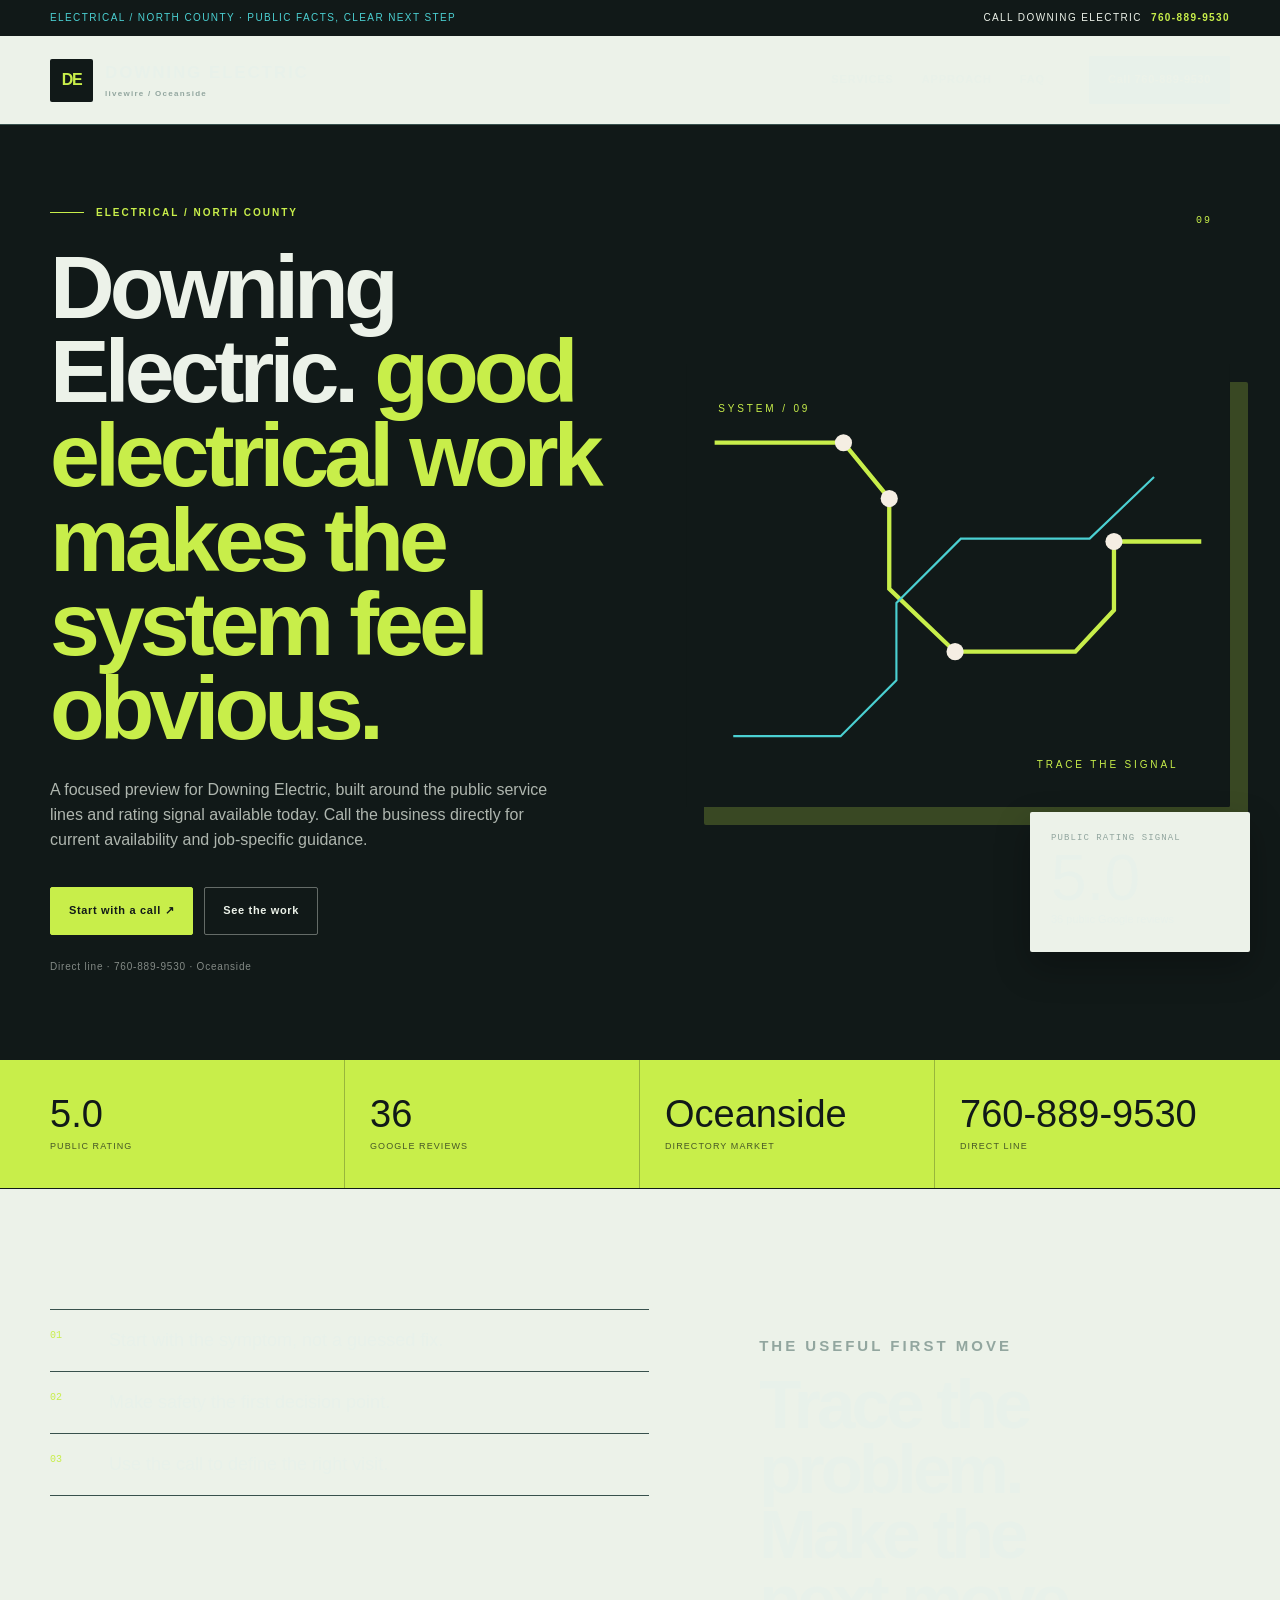
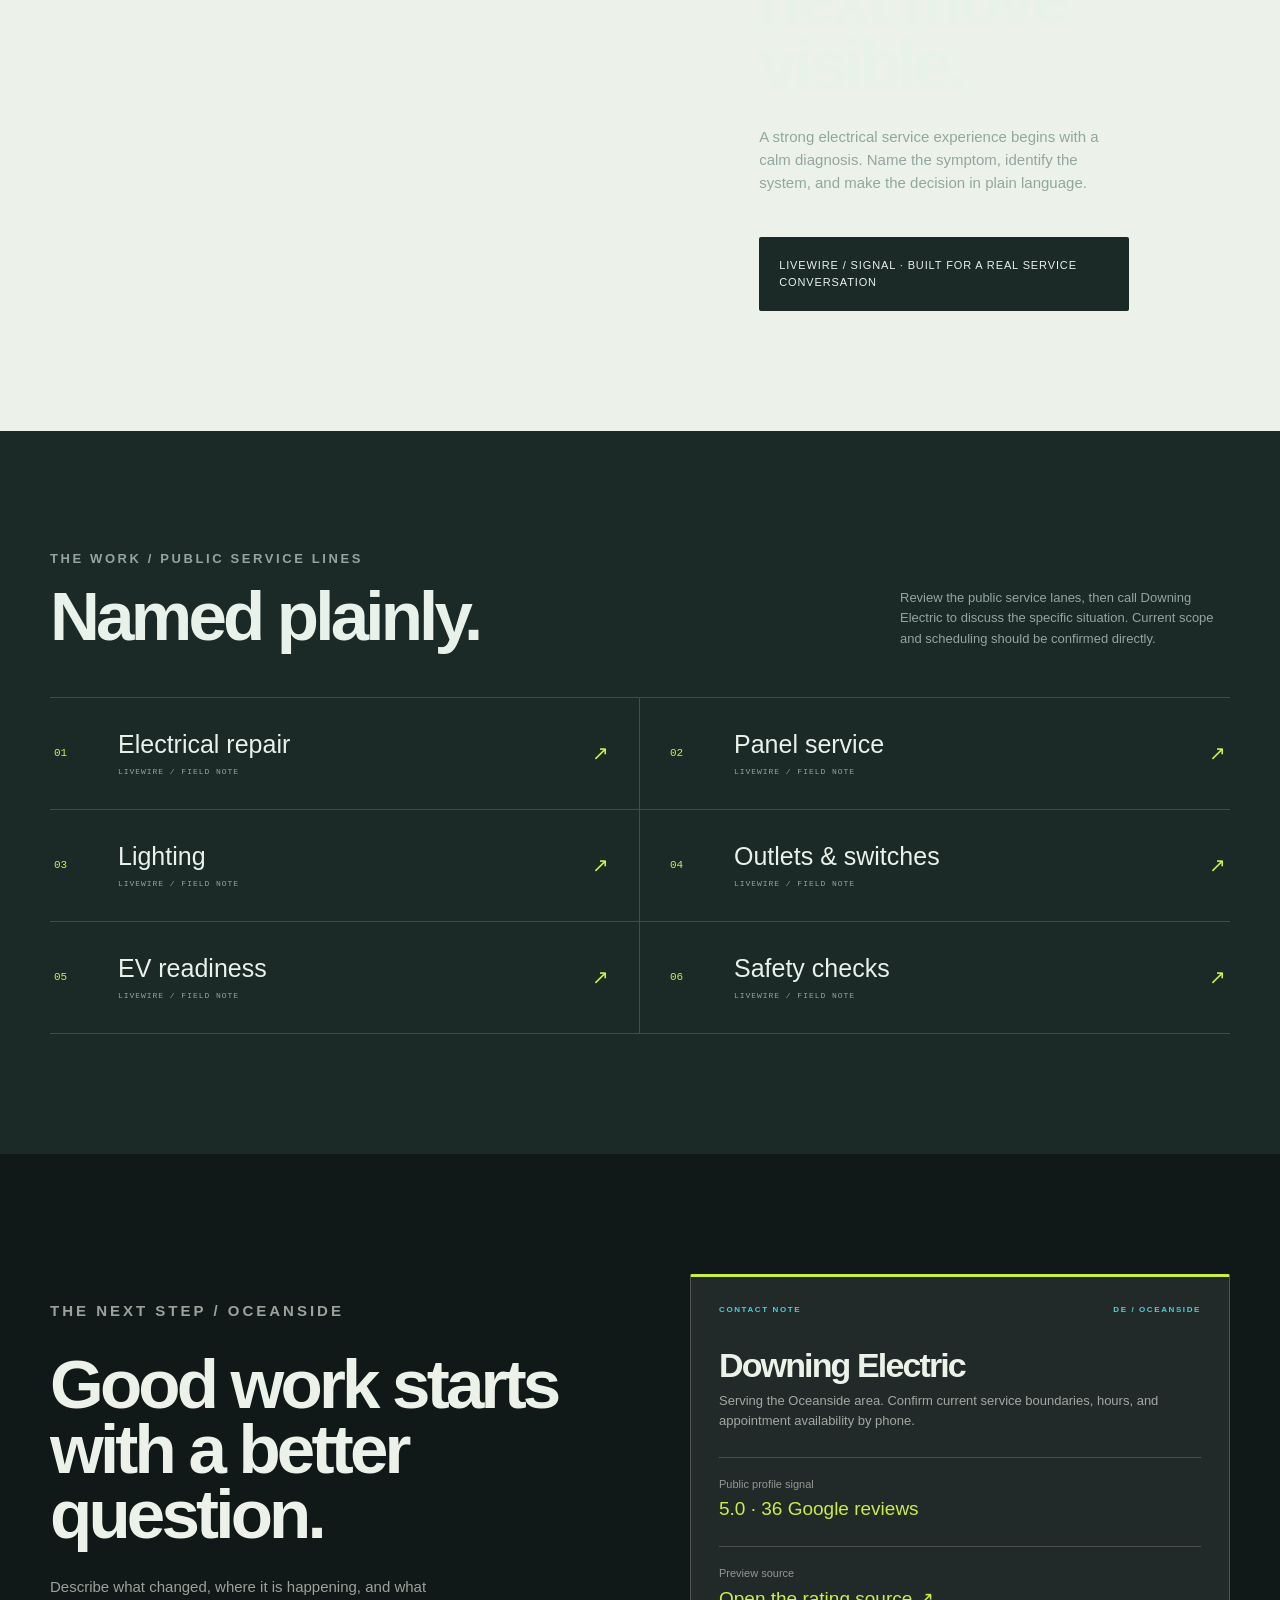
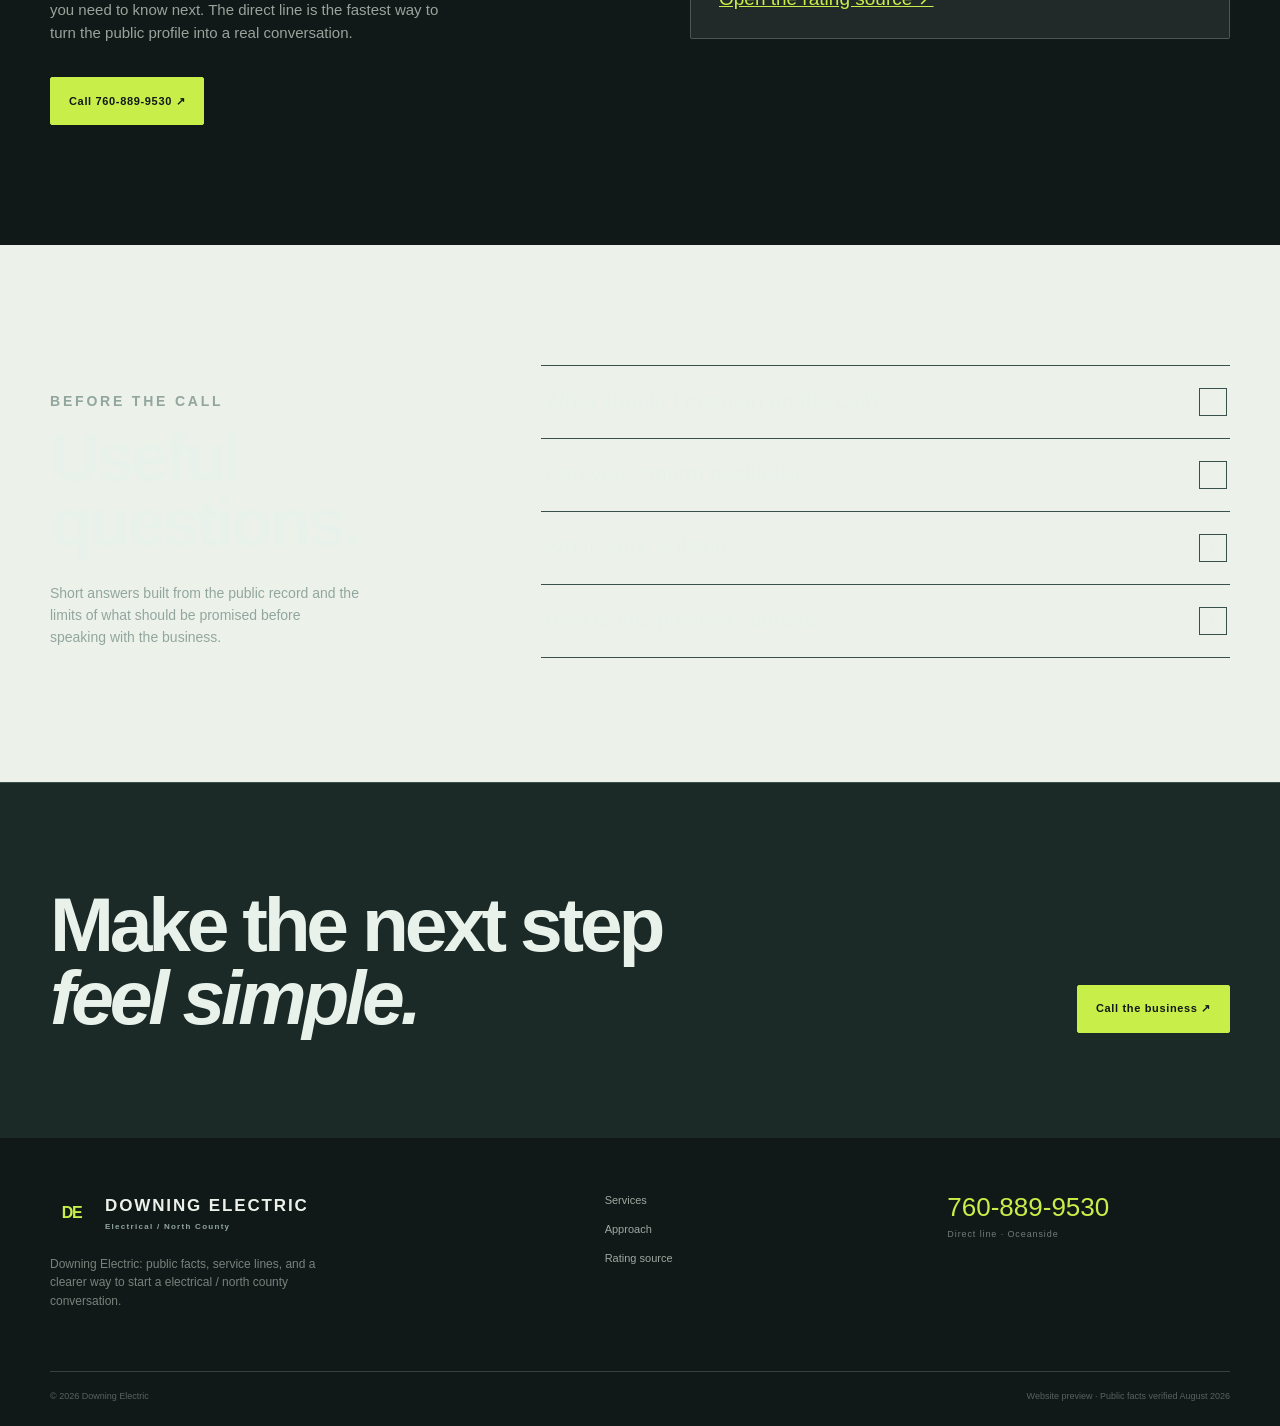
==== index.html @ 8d75b472 "Build premium local service preview" ====
<!doctype html><html lang="en"><head><meta charset="utf-8"><meta name="viewport" content="width=device-width,initial-scale=1"><meta name="theme-color" content="#12314a"><meta name="description" content="Downing Electric: public facts, service lines, and a clearer way to start a electrical / north county conversation."><title>Downing Electric | Electrical / North County</title><link rel="stylesheet" href="styles.css"><script type="application/ld+json">{"@context": "https://schema.org", "@type": "LocalBusiness", "name": "Downing Electric", "telephone": "+17608899530", "areaServed": "Oceanside", "aggregateRating": {"@type": "AggregateRating", "ratingValue": "5.0", "reviewCount": "36"}}</script></head><body class="livewire layout-d"><a class="skip" href="#main">Skip to content</a><div class="topline"><div class="shell topline-inner"><span>Electrical / North County · public facts, clear next step</span><a href="tel:+17608899530"><span>Call Downing Electric</span><b>760-889-9530</b></a></div></div><header><div class="shell nav"><a class="brand" href="#top" aria-label="Downing Electric home"><span class="mark">DE</span><span class="brand-copy"><strong>Downing Electric</strong><small>livewire / Oceanside</small></span></a><button class="menu" type="button" aria-expanded="false" aria-controls="primary-nav" aria-label="Open menu" onclick="return true"><span>☰</span></button><nav id="primary-nav"><a href="#services">Services</a><a href="#approach">Approach</a><a href="#faq">FAQ</a></nav><a class="nav-call" href="tel:+17608899530">Call 760-889-9530</a></div></header><main id="main"><section class="hero" id="top"><div class="shell hero-inner"><div class="hero-copy"><p class="eyebrow">Electrical / North County</p><h1>Downing Electric. <em>good electrical work makes the system feel obvious.</em></h1><p class="lede">A focused preview for Downing Electric, built around the public service lines and rating signal available today. Call the business directly for current availability and job-specific guidance.</p><div class="actions"><a class="button" href="tel:+17608899530">Start with a call ↗</a><a class="button secondary" href="#services">See the work</a></div><p class="micro">Direct line · 760-889-9530 · Oceanside</p></div><div class="hero-art"><svg viewBox="0 0 760 620" role="img" aria-label="Abstract electrical circuit illustration for Downing Electric" xmlns="http://www.w3.org/2000/svg"><rect width="760" height="620" fill="#111918"/><path d="M40 110h180l64 78v126l92 88h168l54-58v-96h122" fill="none" stroke="#c8ee4a" stroke-width="6"/><path d="M66 520h150l78-78v-108l90-90h180l90-86" fill="none" stroke="#4bd0d2" stroke-width="3"/><g fill="#f5eee3"><circle cx="220" cy="110" r="12"/><circle cx="284" cy="188" r="12"/><circle cx="376" cy="402" r="12"/><circle cx="598" cy="248" r="12"/></g><g fill="#c8ee4a" font-family="Arial" font-size="14" letter-spacing="4"><text x="45" y="67">SYSTEM / 09</text><text x="490" y="565">TRACE THE SIGNAL</text></g></svg><div class="data-card"><span>Public rating signal</span><strong>5.0</strong><small>36 public Google reviews</small></div></div></div></section><section class="proof"><div class="shell proof-grid"><div class="proof-item"><strong>5.0</strong><span>Public rating</span></div><div class="proof-item"><strong>36</strong><span>Google reviews</span></div><div class="proof-item"><strong>Oceanside</strong><span>Directory market</span></div><div class="proof-item"><strong>760-889-9530</strong><span>Direct line</span></div></div></section><section class="section story" id="approach"><div class="shell story-grid"><div class="section-intro"><p class="label">The useful first move</p><h2>Trace the problem. Make the next move visible.</h2><p>A strong electrical service experience begins with a calm diagnosis. Name the symptom, identify the system, and make the decision in plain language.</p><div class="visual-note">livewire / signal · built for a real service conversation</div></div><div class="manifesto"><ul><li><span>01</span><b>Start with the symptom, not a guessed fix.</b></li><li><span>02</span><b>Make safety the first decision point.</b></li><li><span>03</span><b>Use the call to define the right visit.</b></li></ul></div></div></section><section class="section services" id="services"><div class="shell"><div class="services-head"><div><p class="label">The work / public service lines</p><h2>Named plainly.</h2></div><p>Review the public service lanes, then call Downing Electric to discuss the specific situation. Current scope and scheduling should be confirmed directly.</p></div><div class="service-grid"><a class="service-card" href="#contact"><span class="service-no">01</span><span><b>Electrical repair</b><small>LIVEWIRE / FIELD NOTE</small></span><em>↗</em></a><a class="service-card" href="#contact"><span class="service-no">02</span><span><b>Panel service</b><small>LIVEWIRE / FIELD NOTE</small></span><em>↗</em></a><a class="service-card" href="#contact"><span class="service-no">03</span><span><b>Lighting</b><small>LIVEWIRE / FIELD NOTE</small></span><em>↗</em></a><a class="service-card" href="#contact"><span class="service-no">04</span><span><b>Outlets &amp; switches</b><small>LIVEWIRE / FIELD NOTE</small></span><em>↗</em></a><a class="service-card" href="#contact"><span class="service-no">05</span><span><b>EV readiness</b><small>LIVEWIRE / FIELD NOTE</small></span><em>↗</em></a><a class="service-card" href="#contact"><span class="service-no">06</span><span><b>Safety checks</b><small>LIVEWIRE / FIELD NOTE</small></span><em>↗</em></a></div></div></section><section class="section contact"><div class="shell contact-grid"><div class="contact-copy"><p class="label">The next step / Oceanside</p><h2>Good work starts with a better question.</h2><p>Describe what changed, where it is happening, and what you need to know next. The direct line is the fastest way to turn the public profile into a real conversation.</p><a class="button" href="tel:+17608899530">Call 760-889-9530 ↗</a></div><aside class="contact-panel"><div class="label"><span>CONTACT NOTE</span><span>DE / OCEANSIDE</span></div><h3>Downing Electric</h3><p>Serving the Oceanside area. Confirm current service boundaries, hours, and appointment availability by phone.</p><div class="panel-rule">Public profile signal<b>5.0 · 36 Google reviews</b></div><div class="panel-rule">Preview source<b><a href="review.html">Open the rating source ↗</a></b></div></aside></div></section><section class="section faq" id="faq"><div class="shell faq-grid"><div class="faq-intro"><p class="label">Before the call</p><h2>Useful questions.</h2><p>Short answers built from the public record and the limits of what should be promised before speaking with the business.</p></div><div><details><summary>What should I mention on the call?<span>+</span></summary><p>Share the device, room, breaker behavior, smell, noise, or timing that you noticed.</p></details><details><summary>Can you confirm availability?<span>+</span></summary><p>Call directly for current scheduling, service area, and job-specific guidance.</p></details><details><summary>What work is listed?<span>+</span></summary><p>Repair, panels, lighting, outlets and switches, EV readiness, and safety checks are the public service lanes represented here.</p></details><details><summary>How is this preview sourced?<span>+</span></summary><p>The rating source page links back to the public business profile used for the facts.</p></details></div></div></section><section class="final"><div class="shell final-inner"><h2>Make the next step<br><em>feel simple.</em></h2><a class="button" href="tel:+17608899530">Call the business ↗</a></div></section></main><footer><div class="shell footer-grid"><div class="footer-copy"><a class="brand" href="#top"><span class="mark">DE</span><span class="brand-copy"><strong>Downing Electric</strong><small>Electrical / North County</small></span></a><p>Downing Electric: public facts, service lines, and a clearer way to start a electrical / north county conversation.</p></div><div class="footer-links"><a href="#services">Services</a><a href="#approach">Approach</a><a href="review.html">Rating source</a></div><div class="footer-phone">760-889-9530<small>Direct line · Oceanside</small></div></div><div class="shell footer-bottom"><span>© 2026 Downing Electric</span><span>Website preview · Public facts verified August 2026</span></div></footer><a class="mobile-call" href="tel:+17608899530"><span><small>Tap to call</small><strong>760-889-9530</strong></span>↗</a><script src="script.js"></script></body></html>
---- styles.css ----
:root{--ink:#e8f1ea;--deep:#111918;--paper:#ecf2e9;--soft:#1b2927;--accent:#c8ee4a;--accent-2:#4bd0d2;--muted:#92a69f;--line:#38514d;--display:Arial Narrow,Arial,sans-serif;--radius:2px;--sans:Arial,Helvetica,sans-serif;--shell:1180px;}
*{box-sizing:border-box}html{scroll-behavior:smooth}body{margin:0;background:var(--paper);color:var(--ink);font-family:var(--sans);line-height:1.55;-webkit-font-smoothing:antialiased}a{color:inherit}img,svg{display:block;max-width:100%}button{font:inherit}a:focus-visible,button:focus-visible,summary:focus-visible{outline:3px solid var(--accent);outline-offset:4px}.shell{width:min(calc(100% - 48px),var(--shell));margin:auto}.skip{position:absolute;left:-999px}.skip:focus{left:16px;top:16px;background:var(--accent);padding:10px;z-index:20}.topline{background:var(--deep);color:var(--accent-2);font:10px/1 var(--sans);letter-spacing:.14em;text-transform:uppercase}.topline-inner{min-height:36px;display:flex;align-items:center;justify-content:space-between;gap:24px}.topline a{text-decoration:none;color:var(--paper)}.topline b{color:var(--accent);margin-left:9px}header{background:var(--paper);border-bottom:1px solid var(--line);position:relative;z-index:10}.nav{min-height:88px;display:flex;align-items:center;gap:44px}.brand{display:flex;align-items:center;gap:12px;text-decoration:none;margin-right:auto}.mark{width:43px;height:43px;background:var(--deep);color:var(--accent);display:grid;place-items:center;font:bold 16px var(--display);letter-spacing:-.08em;border-radius:var(--radius)}.brand-copy{display:flex;flex-direction:column;line-height:1}.brand-copy strong{font:700 17px var(--display);letter-spacing:.11em;text-transform:uppercase}.brand-copy small{margin-top:7px;color:var(--muted);font-size:8px;font-weight:bold;letter-spacing:.16em}nav{display:flex;align-items:center;gap:28px;font-size:11px;font-weight:bold;letter-spacing:.08em;text-transform:uppercase}nav a{text-decoration:none;opacity:.72}nav a:hover{opacity:1;color:var(--accent)}.nav-call,.button{display:inline-flex;align-items:center;justify-content:center;min-height:48px;padding:0 18px;border:1px solid var(--ink);border-radius:var(--radius);font-size:11px;font-weight:bold;text-decoration:none;letter-spacing:.06em}.nav-call{background:var(--ink);color:var(--paper)}.menu{display:none;background:transparent;border:1px solid var(--line);padding:10px}.hero{background:var(--deep);color:var(--paper);position:relative;overflow:hidden}.hero-inner{display:grid;grid-template-columns:1.02fr .98fr;gap:70px;align-items:center;min-height:670px;padding:72px 0 86px}.hero-copy{position:relative;z-index:1}.eyebrow,.label{color:var(--accent);font:700 10px var(--sans);letter-spacing:.2em;text-transform:uppercase}.eyebrow{display:flex;align-items:center;gap:12px}.eyebrow:before{content:"";width:34px;height:1px;background:currentColor}h1,h2,h3{font-family:var(--display);font-weight:700;letter-spacing:-.055em;line-height:.94}h1{max-width:700px;margin:27px 0 0;font-size:clamp(59px,7vw,104px)}h1 em{color:var(--accent);font-style:normal}.lede{max-width:500px;margin:28px 0 0;color:color-mix(in srgb,var(--paper) 72%,transparent);font-size:16px}.actions{display:flex;gap:11px;margin-top:34px;flex-wrap:wrap}.button{border-color:var(--accent);background:var(--accent);color:var(--deep);transition:transform .2s ease,background .2s ease}.button:hover{transform:translateY(-2px);background:var(--accent-2)}.button.secondary{border-color:color-mix(in srgb,var(--paper) 38%,transparent);background:transparent;color:var(--paper)}.micro{margin:24px 0 0;color:color-mix(in srgb,var(--paper) 52%,transparent);font-size:10px;letter-spacing:.08em}.hero-art{align-self:stretch;display:grid;align-items:center;position:relative}.hero-art:after{content:"09";position:absolute;right:18px;top:18px;color:var(--accent);font:10px monospace;letter-spacing:.2em}.hero-art svg{width:100%;height:auto;border-radius:var(--radius);box-shadow:18px 18px 0 color-mix(in srgb,var(--accent) 22%,transparent)}.data-card{position:absolute;right:-20px;bottom:22px;width:220px;padding:21px;background:var(--paper);color:var(--ink);border-radius:var(--radius);box-shadow:0 15px 35px #0004}.data-card span{display:block;color:var(--muted);font:9px monospace;letter-spacing:.12em;text-transform:uppercase}.data-card strong{display:block;margin:10px 0 2px;font:64px/.8 var(--display)}.data-card small{font-size:11px}.proof{background:var(--accent);color:var(--deep);border-bottom:1px solid var(--deep)}.proof-grid{display:grid;grid-template-columns:repeat(4,1fr)}.proof-item{min-height:128px;padding:25px 25px 23px;border-right:1px solid color-mix(in srgb,var(--deep) 26%,transparent);display:flex;flex-direction:column;justify-content:center}.proof-item:first-child{padding-left:0}.proof-item:last-child{border:0}.proof-item strong{font:38px/.95 var(--display)}.proof-item span{margin-top:8px;font-size:9px;letter-spacing:.12em;text-transform:uppercase;opacity:.7}.section{padding:120px 0}.story{background:var(--paper)}.story-grid{display:grid;grid-template-columns:.82fr 1.18fr;gap:110px;align-items:start}.section-intro{max-width:370px}.section-intro h2,.services h2,.contact h2,.faq h2{margin:18px 0 0;font-size:clamp(45px,5.4vw,76px)}.section-intro p{color:var(--muted);font-size:15px;margin-top:28px}.manifesto{border-top:1px solid var(--line)}.manifesto li{display:grid;grid-template-columns:45px 1fr;gap:14px;align-items:start;padding:20px 0;border-bottom:1px solid var(--line);list-style:none}.manifesto ul{padding:0;margin:0}.manifesto li span{font:10px monospace;color:var(--accent)}.manifesto li b{font:18px var(--display)}.visual-note{margin-top:42px;padding:20px;background:var(--soft);color:var(--ink);border-radius:var(--radius);font-size:11px;letter-spacing:.08em;text-transform:uppercase}.services{background:var(--soft)}.services-head{display:flex;justify-content:space-between;align-items:end;gap:50px;margin-bottom:48px}.services-head p{max-width:330px;color:var(--muted);font-size:13px;margin:0}.service-grid{display:grid;grid-template-columns:repeat(2,1fr);border-top:1px solid var(--line)}.service-card{display:grid;grid-template-columns:50px 1fr 25px;gap:14px;align-items:center;min-height:112px;padding:16px 4px;border-bottom:1px solid var(--line);text-decoration:none}.service-card:nth-child(odd){border-right:1px solid var(--line);padding-right:30px}.service-card:nth-child(even){padding-left:30px}.service-card:hover{background:color-mix(in srgb,var(--accent) 12%,transparent)}.service-no{color:var(--accent);font:11px monospace}.service-card b{display:block;font:25px var(--display)}.service-card small{display:block;margin-top:8px;color:var(--muted);font:8px monospace;letter-spacing:.12em}.service-card em{font-style:normal;color:var(--accent);font-size:20px;text-align:right}.contact{background:var(--deep);color:var(--paper)}.contact-grid{display:grid;grid-template-columns:1fr 1fr;gap:100px;align-items:start}.contact h2{max-width:560px}.contact-copy p{max-width:400px;color:color-mix(in srgb,var(--paper) 63%,transparent);font-size:15px;margin:28px 0 33px}.contact-panel{padding:28px;border:1px solid color-mix(in srgb,var(--paper) 22%,transparent);border-top:3px solid var(--accent);background:color-mix(in srgb,var(--paper) 8%,transparent);border-radius:var(--radius)}.contact-panel .label{display:flex;justify-content:space-between;color:var(--accent-2);font-size:8px}.contact-panel h3{font-size:34px;margin:36px 0 9px}.contact-panel p{color:color-mix(in srgb,var(--paper) 63%,transparent);font-size:13px;margin:0}.panel-rule{border-top:1px solid color-mix(in srgb,var(--paper) 18%,transparent);margin:26px 0 0;padding-top:18px;color:color-mix(in srgb,var(--paper) 55%,transparent);font-size:11px}.panel-rule b{color:var(--accent);display:block;margin-top:5px;font:19px var(--display)}.faq{background:var(--paper)}.faq-grid{display:grid;grid-template-columns:.7fr 1.3fr;gap:120px}.faq h2{margin-top:16px}.faq-intro p{max-width:310px;color:var(--muted);font-size:14px;margin-top:28px}details{border-top:1px solid var(--line)}details:last-child{border-bottom:1px solid var(--line)}summary{display:flex;justify-content:space-between;gap:20px;padding:22px 3px;cursor:pointer;list-style:none;font:22px var(--display)}summary::-webkit-details-marker{display:none}summary span{display:grid;place-items:center;width:28px;height:28px;border:1px solid var(--line);font-family:var(--sans);font-size:18px;transition:transform .2s ease,background .2s ease}details[open] summary span{transform:rotate(45deg);background:var(--accent)}details p{max-width:700px;margin:-3px 42px 23px 3px;color:var(--muted);font-size:13px}.final{padding:105px 0;background:var(--soft);border-top:1px solid var(--line)}.final-inner{display:flex;justify-content:space-between;align-items:end;gap:50px}.final h2{max-width:730px;margin:0;font-size:clamp(48px,6vw,88px)}footer{background:var(--deep);color:var(--paper);padding:54px 0 22px}.footer-grid{display:grid;grid-template-columns:1.4fr .8fr .8fr;gap:60px}.footer-copy p{max-width:300px;color:color-mix(in srgb,var(--paper) 48%,transparent);font-size:12px;margin-top:20px}.footer-links{display:flex;flex-direction:column;gap:12px;font-size:11px}.footer-links a{color:color-mix(in srgb,var(--paper) 65%,transparent);text-decoration:none}.footer-phone{color:var(--accent);font:26px var(--display)}.footer-phone small{display:block;color:color-mix(in srgb,var(--paper) 45%,transparent);font:9px var(--sans);letter-spacing:.1em;margin-top:6px}.footer-bottom{display:flex;justify-content:space-between;gap:20px;margin-top:48px;padding-top:18px;border-top:1px solid color-mix(in srgb,var(--paper) 18%,transparent);font-size:9px;color:color-mix(in srgb,var(--paper) 33%,transparent)}.mobile-call{display:none}.layout-b .hero-inner{grid-template-columns:.85fr 1.15fr}.layout-b .hero-copy{order:2}.layout-b .hero-art{order:1}.layout-c .proof-item:nth-child(2){background:var(--deep);color:var(--paper)}.layout-d .story-grid{grid-template-columns:1.12fr .88fr}.layout-d .section-intro{order:2}.layout-d .manifesto{order:1}.layout-e .hero-inner{min-height:740px}.layout-e .hero-art svg{border-radius:50% 50% var(--radius) var(--radius)}
@media(max-width:900px){.nav{gap:15px}nav{display:none}nav.open{display:flex;position:absolute;top:72px;right:14px;left:14px;padding:18px;background:var(--paper);border:1px solid var(--line);flex-direction:column;align-items:stretch;gap:18px;z-index:12}nav.open a{padding:9px 0;border-bottom:1px solid var(--line)}.menu{display:block}.hero-inner,.story-grid,.contact-grid,.faq-grid{grid-template-columns:1fr;gap:50px}.hero-inner{padding:74px 0 100px}.hero-copy{order:1!important}.hero-art{order:2!important}.hero-art svg{max-height:450px;object-fit:cover}.data-card{right:14px}.proof-grid{grid-template-columns:repeat(2,1fr)}.proof-item,.proof-item:first-child{padding:22px 18px;border-bottom:1px solid color-mix(in srgb,var(--deep) 26%,transparent);border-right:1px solid color-mix(in srgb,var(--deep) 26%,transparent)}.proof-item:nth-child(2n){border-right:0}.section{padding:86px 0}.services-head,.final-inner{align-items:start;flex-direction:column}.footer-grid{grid-template-columns:1fr 1fr}.footer-copy{grid-column:1/-1}}
@media(max-width:560px){body{padding-bottom:68px}.shell{width:calc(100% - 28px)}.topline-inner{min-height:32px;font-size:8px}.topline-inner>span{max-width:180px;white-space:nowrap;overflow:hidden;text-overflow:ellipsis}.topline-inner a span{display:none}.nav{min-height:72px}.brand-copy strong{font-size:13px;letter-spacing:.07em}.brand-copy small{display:none}.mark{width:35px;height:35px;font-size:13px}h1{font-size:clamp(53px,15vw,75px)}.lede{font-size:14px}.actions,.actions .button{width:100%}.actions{flex-direction:column}.hero-art svg{box-shadow:10px 10px 0 color-mix(in srgb,var(--accent) 22%,transparent)}.data-card{width:185px;padding:16px;bottom:15px}.data-card strong{font-size:52px}.proof-item strong{font-size:29px}.section-intro h2,.services h2,.contact h2,.faq h2{font-size:48px}.service-grid{grid-template-columns:1fr}.service-card:nth-child(odd),.service-card:nth-child(even){padding-inline:3px;border-right:0}.service-card b{font-size:22px}.contact-panel{padding:22px}.contact-panel h3{font-size:29px}.final{padding:82px 0}.final h2{font-size:54px}.footer-grid{grid-template-columns:1fr;gap:32px}.footer-copy{grid-column:auto}.footer-bottom{align-items:flex-start;flex-direction:column}.mobile-call{position:fixed;z-index:30;right:0;bottom:0;left:0;height:68px;display:flex;align-items:center;justify-content:center;gap:10px;background:var(--accent);color:var(--deep);text-decoration:none;font-weight:bold}.mobile-call small{display:block;font-size:8px;letter-spacing:.1em;text-transform:uppercase}.mobile-call strong{font:18px var(--display)}}
@media(prefers-reduced-motion:reduce){*{scroll-behavior:auto!important;transition:none!important}}

.review-page{min-height:100svh;display:grid;place-items:center;padding:28px;background:var(--deep);color:var(--paper)}.review-card{width:min(650px,100%);padding:52px;background:var(--paper);color:var(--ink);border:1px solid var(--line);box-shadow:16px 16px 0 var(--accent)}.review-card .brand{margin-bottom:45px}.review-card .label{color:var(--accent)}.review-card h1{font-size:clamp(48px,8vw,80px);margin:12px 0 18px}.review-lede{color:var(--muted);font-size:14px}.review-destination{margin-top:28px;padding:23px;background:var(--deep);color:var(--paper)}.review-destination span,.review-destination small{display:block;color:var(--muted);font-size:10px;letter-spacing:.1em;text-transform:uppercase}.review-destination strong{display:block;color:var(--accent);font:34px var(--display);margin:12px 0 4px}.review-destination a{display:block;margin-top:20px;padding-top:15px;border-top:1px solid color-mix(in srgb,var(--paper) 18%,transparent);color:var(--accent);font-size:11px;font-weight:bold;text-decoration:none}.review-source{color:var(--muted);font-size:10px;margin-top:20px}.review-source a{color:var(--ink)}.back{display:inline-block;margin-top:24px;color:var(--ink);font-size:12px;font-weight:bold}@media(max-width:560px){.review-page{padding:16px}.review-card{padding:33px 23px;box-shadow:8px 8px 0 var(--accent)}}
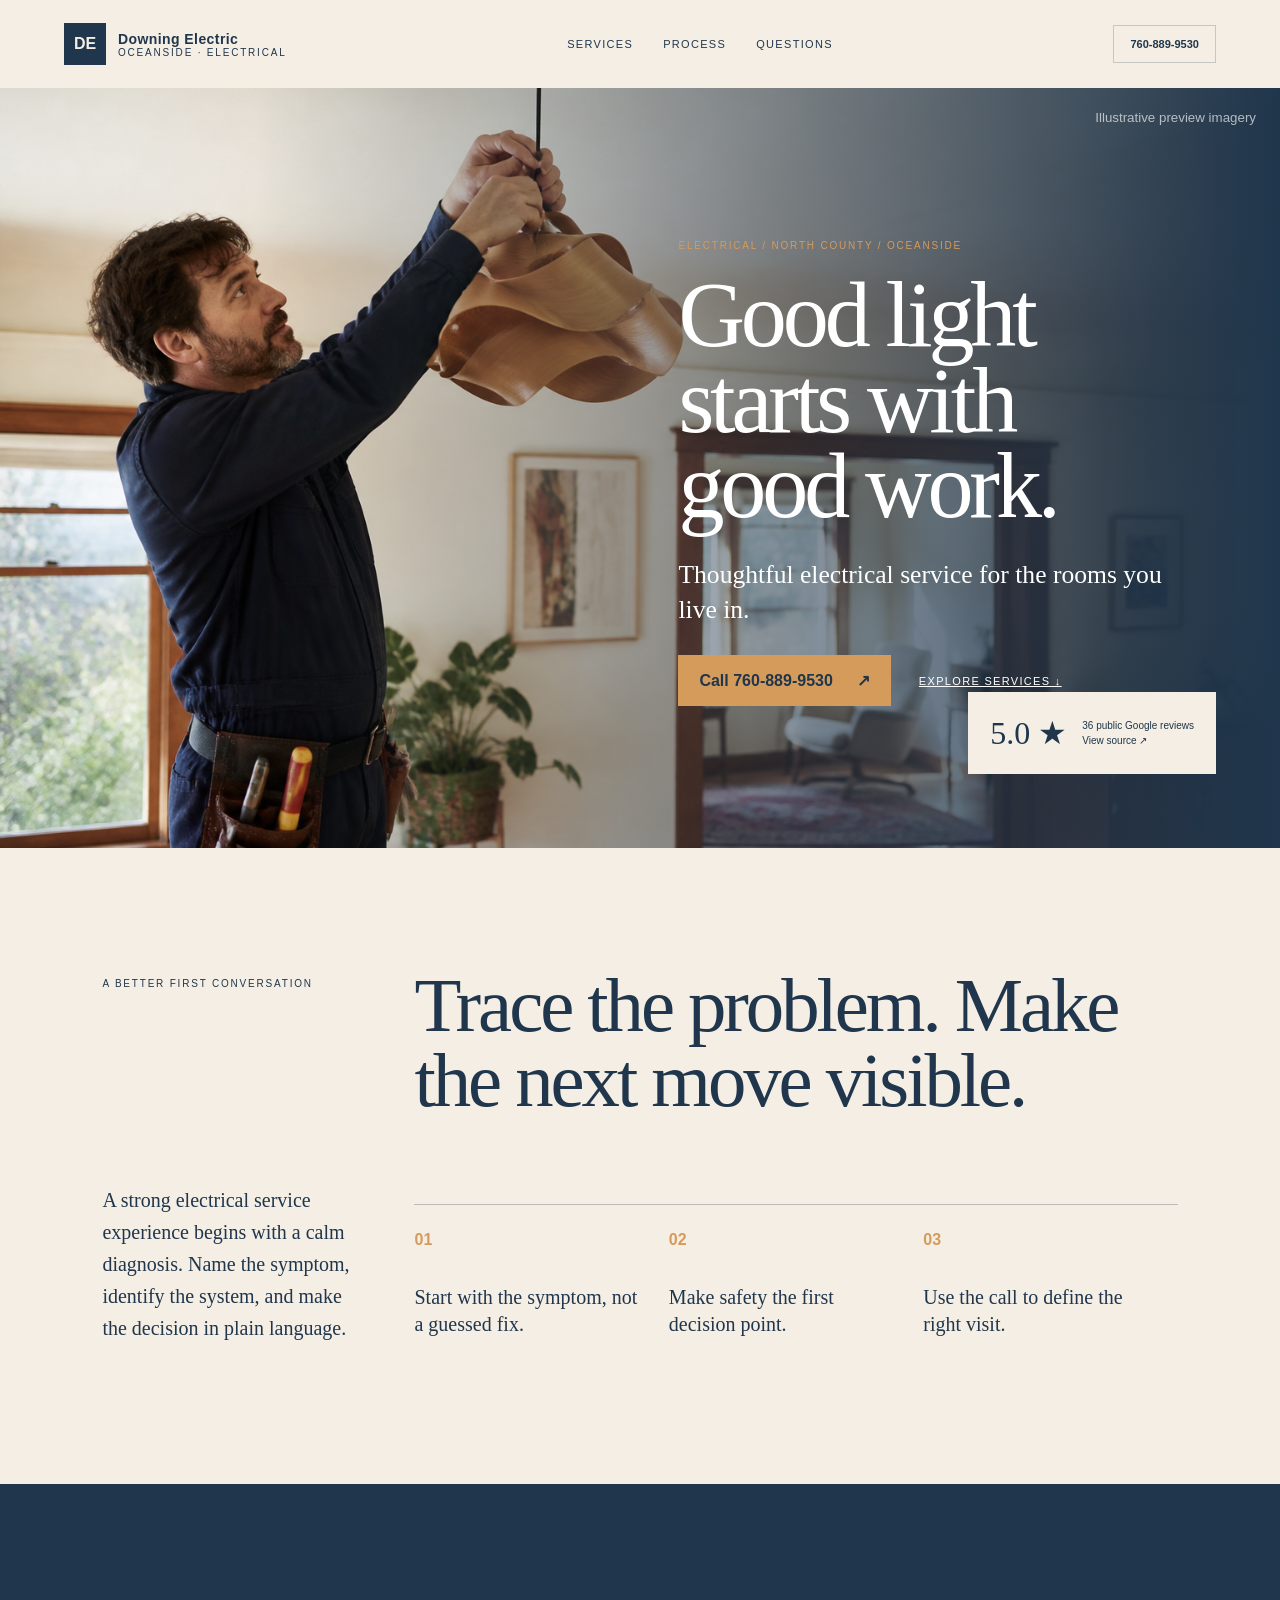
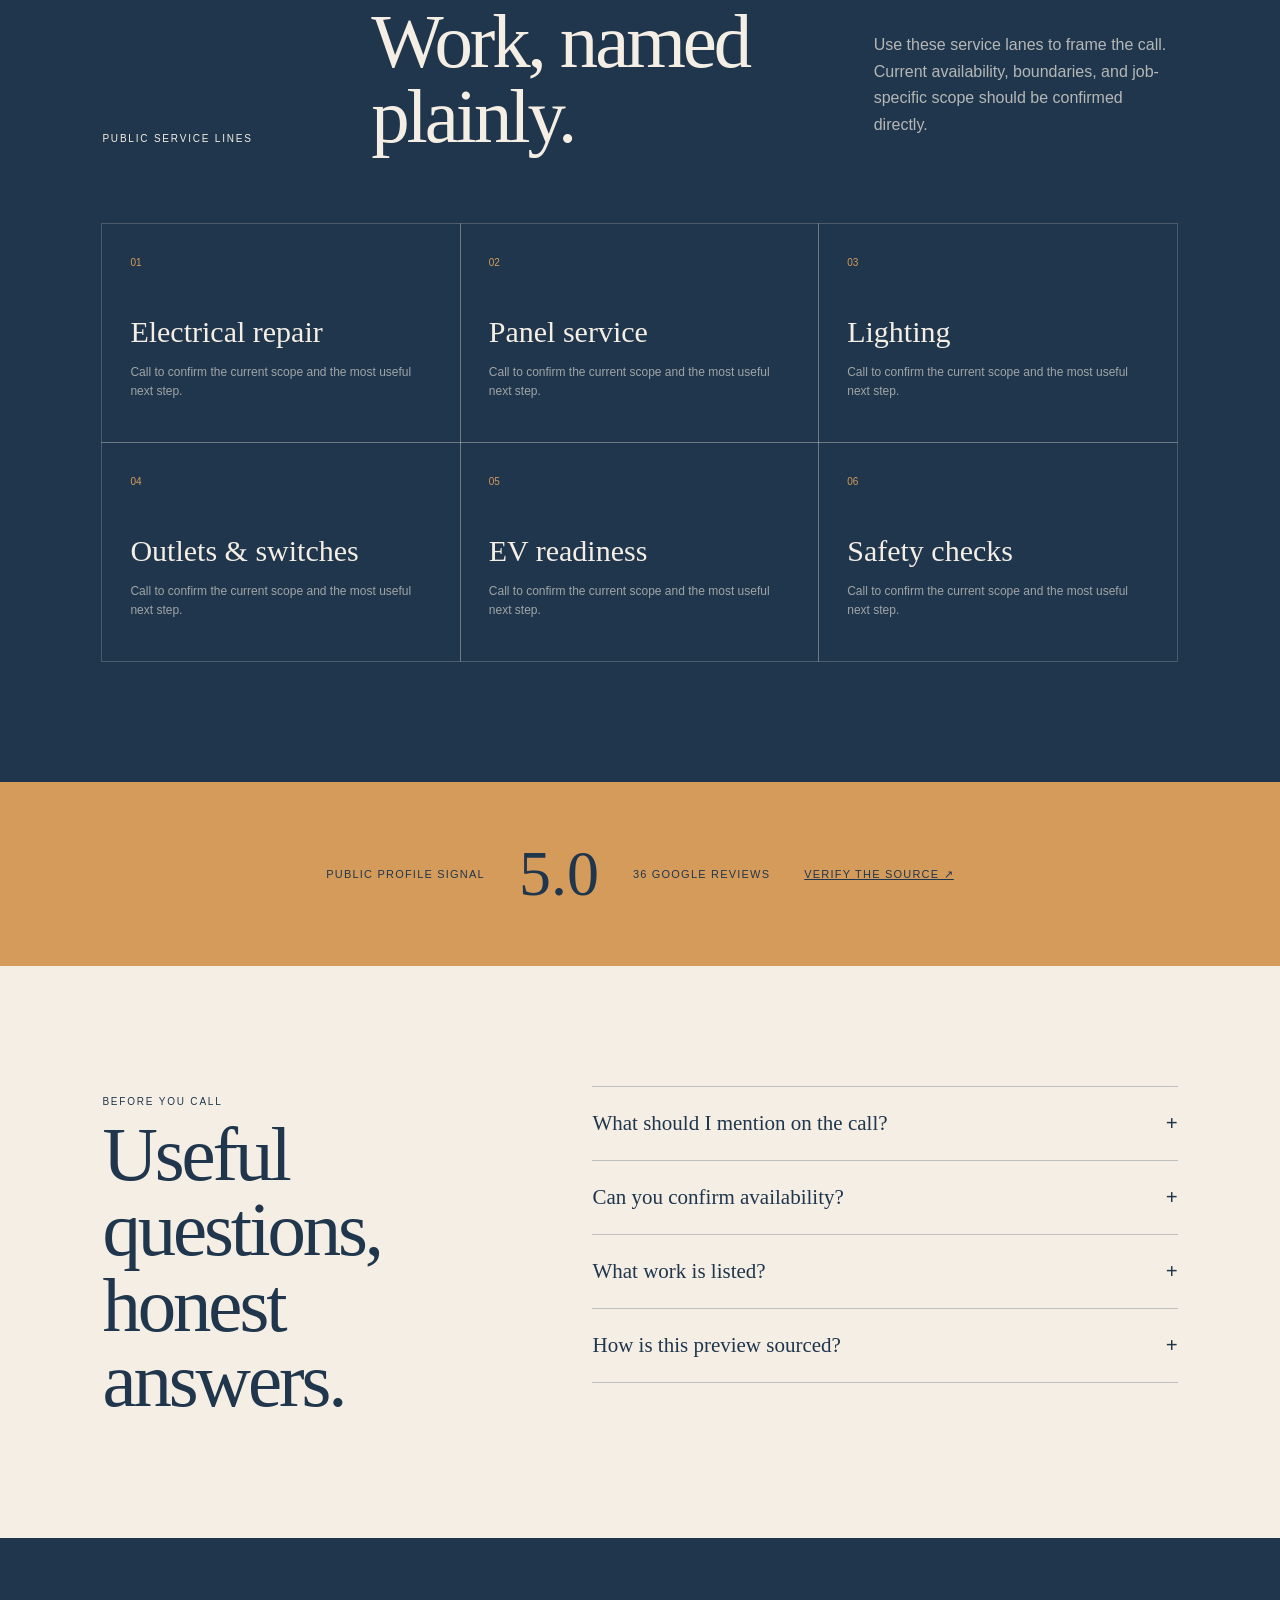
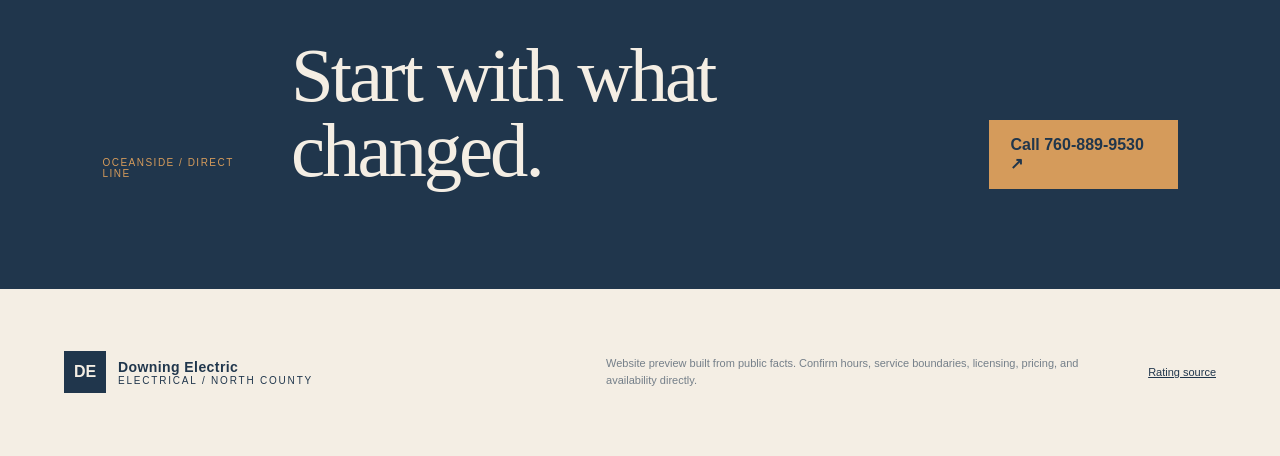
==== commit 78b5383a: "Redesign preview with custom premium art direction" ====
--- a/index.html
+++ b/index.html
@@ -1 +1 @@
-<!doctype html><html lang="en"><head><meta charset="utf-8"><meta name="viewport" content="width=device-width,initial-scale=1"><meta name="theme-color" content="#12314a"><meta name="description" content="Downing Electric: public facts, service lines, and a clearer way to start a electrical / north county conversation."><title>Downing Electric | Electrical / North County</title><link rel="stylesheet" href="styles.css"><script type="application/ld+json">{"@context": "https://schema.org", "@type": "LocalBusiness", "name": "Downing Electric", "telephone": "+17608899530", "areaServed": "Oceanside", "aggregateRating": {"@type": "AggregateRating", "ratingValue": "5.0", "reviewCount": "36"}}</script></head><body class="livewire layout-d"><a class="skip" href="#main">Skip to content</a><div class="topline"><div class="shell topline-inner"><span>Electrical / North County · public facts, clear next step</span><a href="tel:+17608899530"><span>Call Downing Electric</span><b>760-889-9530</b></a></div></div><header><div class="shell nav"><a class="brand" href="#top" aria-label="Downing Electric home"><span class="mark">DE</span><span class="brand-copy"><strong>Downing Electric</strong><small>livewire / Oceanside</small></span></a><button class="menu" type="button" aria-expanded="false" aria-controls="primary-nav" aria-label="Open menu" onclick="return true"><span>☰</span></button><nav id="primary-nav"><a href="#services">Services</a><a href="#approach">Approach</a><a href="#faq">FAQ</a></nav><a class="nav-call" href="tel:+17608899530">Call 760-889-9530</a></div></header><main id="main"><section class="hero" id="top"><div class="shell hero-inner"><div class="hero-copy"><p class="eyebrow">Electrical / North County</p><h1>Downing Electric. <em>good electrical work makes the system feel obvious.</em></h1><p class="lede">A focused preview for Downing Electric, built around the public service lines and rating signal available today. Call the business directly for current availability and job-specific guidance.</p><div class="actions"><a class="button" href="tel:+17608899530">Start with a call ↗</a><a class="button secondary" href="#services">See the work</a></div><p class="micro">Direct line · 760-889-9530 · Oceanside</p></div><div class="hero-art"><svg viewBox="0 0 760 620" role="img" aria-label="Abstract electrical circuit illustration for Downing Electric" xmlns="http://www.w3.org/2000/svg"><rect width="760" height="620" fill="#111918"/><path d="M40 110h180l64 78v126l92 88h168l54-58v-96h122" fill="none" stroke="#c8ee4a" stroke-width="6"/><path d="M66 520h150l78-78v-108l90-90h180l90-86" fill="none" stroke="#4bd0d2" stroke-width="3"/><g fill="#f5eee3"><circle cx="220" cy="110" r="12"/><circle cx="284" cy="188" r="12"/><circle cx="376" cy="402" r="12"/><circle cx="598" cy="248" r="12"/></g><g fill="#c8ee4a" font-family="Arial" font-size="14" letter-spacing="4"><text x="45" y="67">SYSTEM / 09</text><text x="490" y="565">TRACE THE SIGNAL</text></g></svg><div class="data-card"><span>Public rating signal</span><strong>5.0</strong><small>36 public Google reviews</small></div></div></div></section><section class="proof"><div class="shell proof-grid"><div class="proof-item"><strong>5.0</strong><span>Public rating</span></div><div class="proof-item"><strong>36</strong><span>Google reviews</span></div><div class="proof-item"><strong>Oceanside</strong><span>Directory market</span></div><div class="proof-item"><strong>760-889-9530</strong><span>Direct line</span></div></div></section><section class="section story" id="approach"><div class="shell story-grid"><div class="section-intro"><p class="label">The useful first move</p><h2>Trace the problem. Make the next move visible.</h2><p>A strong electrical service experience begins with a calm diagnosis. Name the symptom, identify the system, and make the decision in plain language.</p><div class="visual-note">livewire / signal · built for a real service conversation</div></div><div class="manifesto"><ul><li><span>01</span><b>Start with the symptom, not a guessed fix.</b></li><li><span>02</span><b>Make safety the first decision point.</b></li><li><span>03</span><b>Use the call to define the right visit.</b></li></ul></div></div></section><section class="section services" id="services"><div class="shell"><div class="services-head"><div><p class="label">The work / public service lines</p><h2>Named plainly.</h2></div><p>Review the public service lanes, then call Downing Electric to discuss the specific situation. Current scope and scheduling should be confirmed directly.</p></div><div class="service-grid"><a class="service-card" href="#contact"><span class="service-no">01</span><span><b>Electrical repair</b><small>LIVEWIRE / FIELD NOTE</small></span><em>↗</em></a><a class="service-card" href="#contact"><span class="service-no">02</span><span><b>Panel service</b><small>LIVEWIRE / FIELD NOTE</small></span><em>↗</em></a><a class="service-card" href="#contact"><span class="service-no">03</span><span><b>Lighting</b><small>LIVEWIRE / FIELD NOTE</small></span><em>↗</em></a><a class="service-card" href="#contact"><span class="service-no">04</span><span><b>Outlets &amp; switches</b><small>LIVEWIRE / FIELD NOTE</small></span><em>↗</em></a><a class="service-card" href="#contact"><span class="service-no">05</span><span><b>EV readiness</b><small>LIVEWIRE / FIELD NOTE</small></span><em>↗</em></a><a class="service-card" href="#contact"><span class="service-no">06</span><span><b>Safety checks</b><small>LIVEWIRE / FIELD NOTE</small></span><em>↗</em></a></div></div></section><section class="section contact"><div class="shell contact-grid"><div class="contact-copy"><p class="label">The next step / Oceanside</p><h2>Good work starts with a better question.</h2><p>Describe what changed, where it is happening, and what you need to know next. The direct line is the fastest way to turn the public profile into a real conversation.</p><a class="button" href="tel:+17608899530">Call 760-889-9530 ↗</a></div><aside class="contact-panel"><div class="label"><span>CONTACT NOTE</span><span>DE / OCEANSIDE</span></div><h3>Downing Electric</h3><p>Serving the Oceanside area. Confirm current service boundaries, hours, and appointment availability by phone.</p><div class="panel-rule">Public profile signal<b>5.0 · 36 Google reviews</b></div><div class="panel-rule">Preview source<b><a href="review.html">Open the rating source ↗</a></b></div></aside></div></section><section class="section faq" id="faq"><div class="shell faq-grid"><div class="faq-intro"><p class="label">Before the call</p><h2>Useful questions.</h2><p>Short answers built from the public record and the limits of what should be promised before speaking with the business.</p></div><div><details><summary>What should I mention on the call?<span>+</span></summary><p>Share the device, room, breaker behavior, smell, noise, or timing that you noticed.</p></details><details><summary>Can you confirm availability?<span>+</span></summary><p>Call directly for current scheduling, service area, and job-specific guidance.</p></details><details><summary>What work is listed?<span>+</span></summary><p>Repair, panels, lighting, outlets and switches, EV readiness, and safety checks are the public service lanes represented here.</p></details><details><summary>How is this preview sourced?<span>+</span></summary><p>The rating source page links back to the public business profile used for the facts.</p></details></div></div></section><section class="final"><div class="shell final-inner"><h2>Make the next step<br><em>feel simple.</em></h2><a class="button" href="tel:+17608899530">Call the business ↗</a></div></section></main><footer><div class="shell footer-grid"><div class="footer-copy"><a class="brand" href="#top"><span class="mark">DE</span><span class="brand-copy"><strong>Downing Electric</strong><small>Electrical / North County</small></span></a><p>Downing Electric: public facts, service lines, and a clearer way to start a electrical / north county conversation.</p></div><div class="footer-links"><a href="#services">Services</a><a href="#approach">Approach</a><a href="review.html">Rating source</a></div><div class="footer-phone">760-889-9530<small>Direct line · Oceanside</small></div></div><div class="shell footer-bottom"><span>© 2026 Downing Electric</span><span>Website preview · Public facts verified August 2026</span></div></footer><a class="mobile-call" href="tel:+17608899530"><span><small>Tap to call</small><strong>760-889-9530</strong></span>↗</a><script src="script.js"></script></body></html>+<!doctype html><html lang="en"><head><meta charset="utf-8"><meta name="viewport" content="width=device-width,initial-scale=1"><meta name="theme-color" content="#20364c"><meta name="description" content="A premium website preview for Downing Electric in Oceanside."><title>Downing Electric | Electrical / North County</title><link rel="stylesheet" href="styles.css"><script type="application/ld+json">{"@context": "https://schema.org", "@type": "LocalBusiness", "name": "Downing Electric", "telephone": "+17608899530", "areaServed": "Oceanside", "aggregateRating": {"@type": "AggregateRating", "ratingValue": "5.0", "reviewCount": "36"}}</script></head><body class="craft" style="--ink:#20364c;--accent:#d59b5b;--paper:#f4eee4"><a class="skip" href="#main">Skip to content</a><header><a class="brand" href="#top"><i>DE</i><span><b>Downing Electric</b><small>Oceanside · electrical</small></span></a><nav><a href="#services">Services</a><a href="#process">Process</a><a href="#faq">Questions</a></nav><a class="call ghost" href="tel:+17608899530">760-889-9530</a></header><main id="main"><section class="hero" id="top"><div class="photo" role="img" aria-label="Illustrative preview image of professional electrical work"></div><div class="shade"></div><div class="hero-copy"><p class="eyebrow">Electrical / North County / Oceanside</p><h1>Good light starts with good work.</h1><p class="dek">Thoughtful electrical service for the rooms you live in.</p><div class="actions"><a class="call" href="tel:+17608899530">Call 760-889-9530 <b>↗</b></a><a href="#services">Explore services ↓</a></div></div><div class="rating"><a href="review.html"><strong>5.0 ★</strong><span>36 public Google reviews<br>View source ↗</span></a></div><small class="image-note">Illustrative preview imagery</small></section><section class="intro" id="process"><p class="kicker">A better first conversation</p><h2>Trace the problem. Make the next move visible.</h2><p>A strong electrical service experience begins with a calm diagnosis. Name the symptom, identify the system, and make the decision in plain language.</p><ol><li><b>01</b><span>Start with the symptom, not a guessed fix.</span></li><li><b>02</b><span>Make safety the first decision point.</span></li><li><b>03</b><span>Use the call to define the right visit.</span></li></ol></section><section class="services" id="services"><div class="section-head"><p class="kicker">Public service lines</p><h2>Work, named plainly.</h2><p>Use these service lanes to frame the call. Current availability, boundaries, and job-specific scope should be confirmed directly.</p></div><div class="service-grid"><article><span>01</span><h3>Electrical repair</h3><p>Call to confirm the current scope and the most useful next step.</p></article><article><span>02</span><h3>Panel service</h3><p>Call to confirm the current scope and the most useful next step.</p></article><article><span>03</span><h3>Lighting</h3><p>Call to confirm the current scope and the most useful next step.</p></article><article><span>04</span><h3>Outlets &amp; switches</h3><p>Call to confirm the current scope and the most useful next step.</p></article><article><span>05</span><h3>EV readiness</h3><p>Call to confirm the current scope and the most useful next step.</p></article><article><span>06</span><h3>Safety checks</h3><p>Call to confirm the current scope and the most useful next step.</p></article></div></section><section class="proof-band"><p>Public profile signal</p><strong>5.0</strong><span>36 Google reviews</span><a href="review.html">Verify the source ↗</a></section><section class="faq" id="faq"><div><p class="kicker">Before you call</p><h2>Useful questions,<br>honest answers.</h2></div><div><details><summary>What should I mention on the call?<b>+</b></summary><p>Share the device, room, breaker behavior, smell, noise, or timing that you noticed.</p></details><details><summary>Can you confirm availability?<b>+</b></summary><p>Call directly for current scheduling, service area, and job-specific guidance.</p></details><details><summary>What work is listed?<b>+</b></summary><p>Repair, panels, lighting, outlets and switches, EV readiness, and safety checks are the public service lanes represented here.</p></details><details><summary>How is this preview sourced?<b>+</b></summary><p>The rating source page links back to the public business profile used for the facts.</p></details></div></section><section class="final"><p>Oceanside / direct line</p><h2>Start with what changed.</h2><a class="call" href="tel:+17608899530">Call 760-889-9530 ↗</a></section></main><footer><a class="brand" href="#top"><i>DE</i><span><b>Downing Electric</b><small>Electrical / North County</small></span></a><p>Website preview built from public facts. Confirm hours, service boundaries, licensing, pricing, and availability directly.</p><a href="review.html">Rating source</a></footer><a class="mobile-call" href="tel:+17608899530">Call 760-889-9530 ↗</a><script src="script.js"></script></body></html>
--- a/styles.css
+++ b/styles.css
@@ -1,7 +1,4 @@
-:root{--ink:#e8f1ea;--deep:#111918;--paper:#ecf2e9;--soft:#1b2927;--accent:#c8ee4a;--accent-2:#4bd0d2;--muted:#92a69f;--line:#38514d;--display:Arial Narrow,Arial,sans-serif;--radius:2px;--sans:Arial,Helvetica,sans-serif;--shell:1180px;}
-*{box-sizing:border-box}html{scroll-behavior:smooth}body{margin:0;background:var(--paper);color:var(--ink);font-family:var(--sans);line-height:1.55;-webkit-font-smoothing:antialiased}a{color:inherit}img,svg{display:block;max-width:100%}button{font:inherit}a:focus-visible,button:focus-visible,summary:focus-visible{outline:3px solid var(--accent);outline-offset:4px}.shell{width:min(calc(100% - 48px),var(--shell));margin:auto}.skip{position:absolute;left:-999px}.skip:focus{left:16px;top:16px;background:var(--accent);padding:10px;z-index:20}.topline{background:var(--deep);color:var(--accent-2);font:10px/1 var(--sans);letter-spacing:.14em;text-transform:uppercase}.topline-inner{min-height:36px;display:flex;align-items:center;justify-content:space-between;gap:24px}.topline a{text-decoration:none;color:var(--paper)}.topline b{color:var(--accent);margin-left:9px}header{background:var(--paper);border-bottom:1px solid var(--line);position:relative;z-index:10}.nav{min-height:88px;display:flex;align-items:center;gap:44px}.brand{display:flex;align-items:center;gap:12px;text-decoration:none;margin-right:auto}.mark{width:43px;height:43px;background:var(--deep);color:var(--accent);display:grid;place-items:center;font:bold 16px var(--display);letter-spacing:-.08em;border-radius:var(--radius)}.brand-copy{display:flex;flex-direction:column;line-height:1}.brand-copy strong{font:700 17px var(--display);letter-spacing:.11em;text-transform:uppercase}.brand-copy small{margin-top:7px;color:var(--muted);font-size:8px;font-weight:bold;letter-spacing:.16em}nav{display:flex;align-items:center;gap:28px;font-size:11px;font-weight:bold;letter-spacing:.08em;text-transform:uppercase}nav a{text-decoration:none;opacity:.72}nav a:hover{opacity:1;color:var(--accent)}.nav-call,.button{display:inline-flex;align-items:center;justify-content:center;min-height:48px;padding:0 18px;border:1px solid var(--ink);border-radius:var(--radius);font-size:11px;font-weight:bold;text-decoration:none;letter-spacing:.06em}.nav-call{background:var(--ink);color:var(--paper)}.menu{display:none;background:transparent;border:1px solid var(--line);padding:10px}.hero{background:var(--deep);color:var(--paper);position:relative;overflow:hidden}.hero-inner{display:grid;grid-template-columns:1.02fr .98fr;gap:70px;align-items:center;min-height:670px;padding:72px 0 86px}.hero-copy{position:relative;z-index:1}.eyebrow,.label{color:var(--accent);font:700 10px var(--sans);letter-spacing:.2em;text-transform:uppercase}.eyebrow{display:flex;align-items:center;gap:12px}.eyebrow:before{content:"";width:34px;height:1px;background:currentColor}h1,h2,h3{font-family:var(--display);font-weight:700;letter-spacing:-.055em;line-height:.94}h1{max-width:700px;margin:27px 0 0;font-size:clamp(59px,7vw,104px)}h1 em{color:var(--accent);font-style:normal}.lede{max-width:500px;margin:28px 0 0;color:color-mix(in srgb,var(--paper) 72%,transparent);font-size:16px}.actions{display:flex;gap:11px;margin-top:34px;flex-wrap:wrap}.button{border-color:var(--accent);background:var(--accent);color:var(--deep);transition:transform .2s ease,background .2s ease}.button:hover{transform:translateY(-2px);background:var(--accent-2)}.button.secondary{border-color:color-mix(in srgb,var(--paper) 38%,transparent);background:transparent;color:var(--paper)}.micro{margin:24px 0 0;color:color-mix(in srgb,var(--paper) 52%,transparent);font-size:10px;letter-spacing:.08em}.hero-art{align-self:stretch;display:grid;align-items:center;position:relative}.hero-art:after{content:"09";position:absolute;right:18px;top:18px;color:var(--accent);font:10px monospace;letter-spacing:.2em}.hero-art svg{width:100%;height:auto;border-radius:var(--radius);box-shadow:18px 18px 0 color-mix(in srgb,var(--accent) 22%,transparent)}.data-card{position:absolute;right:-20px;bottom:22px;width:220px;padding:21px;background:var(--paper);color:var(--ink);border-radius:var(--radius);box-shadow:0 15px 35px #0004}.data-card span{display:block;color:var(--muted);font:9px monospace;letter-spacing:.12em;text-transform:uppercase}.data-card strong{display:block;margin:10px 0 2px;font:64px/.8 var(--display)}.data-card small{font-size:11px}.proof{background:var(--accent);color:var(--deep);border-bottom:1px solid var(--deep)}.proof-grid{display:grid;grid-template-columns:repeat(4,1fr)}.proof-item{min-height:128px;padding:25px 25px 23px;border-right:1px solid color-mix(in srgb,var(--deep) 26%,transparent);display:flex;flex-direction:column;justify-content:center}.proof-item:first-child{padding-left:0}.proof-item:last-child{border:0}.proof-item strong{font:38px/.95 var(--display)}.proof-item span{margin-top:8px;font-size:9px;letter-spacing:.12em;text-transform:uppercase;opacity:.7}.section{padding:120px 0}.story{background:var(--paper)}.story-grid{display:grid;grid-template-columns:.82fr 1.18fr;gap:110px;align-items:start}.section-intro{max-width:370px}.section-intro h2,.services h2,.contact h2,.faq h2{margin:18px 0 0;font-size:clamp(45px,5.4vw,76px)}.section-intro p{color:var(--muted);font-size:15px;margin-top:28px}.manifesto{border-top:1px solid var(--line)}.manifesto li{display:grid;grid-template-columns:45px 1fr;gap:14px;align-items:start;padding:20px 0;border-bottom:1px solid var(--line);list-style:none}.manifesto ul{padding:0;margin:0}.manifesto li span{font:10px monospace;color:var(--accent)}.manifesto li b{font:18px var(--display)}.visual-note{margin-top:42px;padding:20px;background:var(--soft);color:var(--ink);border-radius:var(--radius);font-size:11px;letter-spacing:.08em;text-transform:uppercase}.services{background:var(--soft)}.services-head{display:flex;justify-content:space-between;align-items:end;gap:50px;margin-bottom:48px}.services-head p{max-width:330px;color:var(--muted);font-size:13px;margin:0}.service-grid{display:grid;grid-template-columns:repeat(2,1fr);border-top:1px solid var(--line)}.service-card{display:grid;grid-template-columns:50px 1fr 25px;gap:14px;align-items:center;min-height:112px;padding:16px 4px;border-bottom:1px solid var(--line);text-decoration:none}.service-card:nth-child(odd){border-right:1px solid var(--line);padding-right:30px}.service-card:nth-child(even){padding-left:30px}.service-card:hover{background:color-mix(in srgb,var(--accent) 12%,transparent)}.service-no{color:var(--accent);font:11px monospace}.service-card b{display:block;font:25px var(--display)}.service-card small{display:block;margin-top:8px;color:var(--muted);font:8px monospace;letter-spacing:.12em}.service-card em{font-style:normal;color:var(--accent);font-size:20px;text-align:right}.contact{background:var(--deep);color:var(--paper)}.contact-grid{display:grid;grid-template-columns:1fr 1fr;gap:100px;align-items:start}.contact h2{max-width:560px}.contact-copy p{max-width:400px;color:color-mix(in srgb,var(--paper) 63%,transparent);font-size:15px;margin:28px 0 33px}.contact-panel{padding:28px;border:1px solid color-mix(in srgb,var(--paper) 22%,transparent);border-top:3px solid var(--accent);background:color-mix(in srgb,var(--paper) 8%,transparent);border-radius:var(--radius)}.contact-panel .label{display:flex;justify-content:space-between;color:var(--accent-2);font-size:8px}.contact-panel h3{font-size:34px;margin:36px 0 9px}.contact-panel p{color:color-mix(in srgb,var(--paper) 63%,transparent);font-size:13px;margin:0}.panel-rule{border-top:1px solid color-mix(in srgb,var(--paper) 18%,transparent);margin:26px 0 0;padding-top:18px;color:color-mix(in srgb,var(--paper) 55%,transparent);font-size:11px}.panel-rule b{color:var(--accent);display:block;margin-top:5px;font:19px var(--display)}.faq{background:var(--paper)}.faq-grid{display:grid;grid-template-columns:.7fr 1.3fr;gap:120px}.faq h2{margin-top:16px}.faq-intro p{max-width:310px;color:var(--muted);font-size:14px;margin-top:28px}details{border-top:1px solid var(--line)}details:last-child{border-bottom:1px solid var(--line)}summary{display:flex;justify-content:space-between;gap:20px;padding:22px 3px;cursor:pointer;list-style:none;font:22px var(--display)}summary::-webkit-details-marker{display:none}summary span{display:grid;place-items:center;width:28px;height:28px;border:1px solid var(--line);font-family:var(--sans);font-size:18px;transition:transform .2s ease,background .2s ease}details[open] summary span{transform:rotate(45deg);background:var(--accent)}details p{max-width:700px;margin:-3px 42px 23px 3px;color:var(--muted);font-size:13px}.final{padding:105px 0;background:var(--soft);border-top:1px solid var(--line)}.final-inner{display:flex;justify-content:space-between;align-items:end;gap:50px}.final h2{max-width:730px;margin:0;font-size:clamp(48px,6vw,88px)}footer{background:var(--deep);color:var(--paper);padding:54px 0 22px}.footer-grid{display:grid;grid-template-columns:1.4fr .8fr .8fr;gap:60px}.footer-copy p{max-width:300px;color:color-mix(in srgb,var(--paper) 48%,transparent);font-size:12px;margin-top:20px}.footer-links{display:flex;flex-direction:column;gap:12px;font-size:11px}.footer-links a{color:color-mix(in srgb,var(--paper) 65%,transparent);text-decoration:none}.footer-phone{color:var(--accent);font:26px var(--display)}.footer-phone small{display:block;color:color-mix(in srgb,var(--paper) 45%,transparent);font:9px var(--sans);letter-spacing:.1em;margin-top:6px}.footer-bottom{display:flex;justify-content:space-between;gap:20px;margin-top:48px;padding-top:18px;border-top:1px solid color-mix(in srgb,var(--paper) 18%,transparent);font-size:9px;color:color-mix(in srgb,var(--paper) 33%,transparent)}.mobile-call{display:none}.layout-b .hero-inner{grid-template-columns:.85fr 1.15fr}.layout-b .hero-copy{order:2}.layout-b .hero-art{order:1}.layout-c .proof-item:nth-child(2){background:var(--deep);color:var(--paper)}.layout-d .story-grid{grid-template-columns:1.12fr .88fr}.layout-d .section-intro{order:2}.layout-d .manifesto{order:1}.layout-e .hero-inner{min-height:740px}.layout-e .hero-art svg{border-radius:50% 50% var(--radius) var(--radius)}
-@media(max-width:900px){.nav{gap:15px}nav{display:none}nav.open{display:flex;position:absolute;top:72px;right:14px;left:14px;padding:18px;background:var(--paper);border:1px solid var(--line);flex-direction:column;align-items:stretch;gap:18px;z-index:12}nav.open a{padding:9px 0;border-bottom:1px solid var(--line)}.menu{display:block}.hero-inner,.story-grid,.contact-grid,.faq-grid{grid-template-columns:1fr;gap:50px}.hero-inner{padding:74px 0 100px}.hero-copy{order:1!important}.hero-art{order:2!important}.hero-art svg{max-height:450px;object-fit:cover}.data-card{right:14px}.proof-grid{grid-template-columns:repeat(2,1fr)}.proof-item,.proof-item:first-child{padding:22px 18px;border-bottom:1px solid color-mix(in srgb,var(--deep) 26%,transparent);border-right:1px solid color-mix(in srgb,var(--deep) 26%,transparent)}.proof-item:nth-child(2n){border-right:0}.section{padding:86px 0}.services-head,.final-inner{align-items:start;flex-direction:column}.footer-grid{grid-template-columns:1fr 1fr}.footer-copy{grid-column:1/-1}}
-@media(max-width:560px){body{padding-bottom:68px}.shell{width:calc(100% - 28px)}.topline-inner{min-height:32px;font-size:8px}.topline-inner>span{max-width:180px;white-space:nowrap;overflow:hidden;text-overflow:ellipsis}.topline-inner a span{display:none}.nav{min-height:72px}.brand-copy strong{font-size:13px;letter-spacing:.07em}.brand-copy small{display:none}.mark{width:35px;height:35px;font-size:13px}h1{font-size:clamp(53px,15vw,75px)}.lede{font-size:14px}.actions,.actions .button{width:100%}.actions{flex-direction:column}.hero-art svg{box-shadow:10px 10px 0 color-mix(in srgb,var(--accent) 22%,transparent)}.data-card{width:185px;padding:16px;bottom:15px}.data-card strong{font-size:52px}.proof-item strong{font-size:29px}.section-intro h2,.services h2,.contact h2,.faq h2{font-size:48px}.service-grid{grid-template-columns:1fr}.service-card:nth-child(odd),.service-card:nth-child(even){padding-inline:3px;border-right:0}.service-card b{font-size:22px}.contact-panel{padding:22px}.contact-panel h3{font-size:29px}.final{padding:82px 0}.final h2{font-size:54px}.footer-grid{grid-template-columns:1fr;gap:32px}.footer-copy{grid-column:auto}.footer-bottom{align-items:flex-start;flex-direction:column}.mobile-call{position:fixed;z-index:30;right:0;bottom:0;left:0;height:68px;display:flex;align-items:center;justify-content:center;gap:10px;background:var(--accent);color:var(--deep);text-decoration:none;font-weight:bold}.mobile-call small{display:block;font-size:8px;letter-spacing:.1em;text-transform:uppercase}.mobile-call strong{font:18px var(--display)}}
-@media(prefers-reduced-motion:reduce){*{scroll-behavior:auto!important;transition:none!important}}
-
-.review-page{min-height:100svh;display:grid;place-items:center;padding:28px;background:var(--deep);color:var(--paper)}.review-card{width:min(650px,100%);padding:52px;background:var(--paper);color:var(--ink);border:1px solid var(--line);box-shadow:16px 16px 0 var(--accent)}.review-card .brand{margin-bottom:45px}.review-card .label{color:var(--accent)}.review-card h1{font-size:clamp(48px,8vw,80px);margin:12px 0 18px}.review-lede{color:var(--muted);font-size:14px}.review-destination{margin-top:28px;padding:23px;background:var(--deep);color:var(--paper)}.review-destination span,.review-destination small{display:block;color:var(--muted);font-size:10px;letter-spacing:.1em;text-transform:uppercase}.review-destination strong{display:block;color:var(--accent);font:34px var(--display);margin:12px 0 4px}.review-destination a{display:block;margin-top:20px;padding-top:15px;border-top:1px solid color-mix(in srgb,var(--paper) 18%,transparent);color:var(--accent);font-size:11px;font-weight:bold;text-decoration:none}.review-source{color:var(--muted);font-size:10px;margin-top:20px}.review-source a{color:var(--ink)}.back{display:inline-block;margin-top:24px;color:var(--ink);font-size:12px;font-weight:bold}@media(max-width:560px){.review-page{padding:16px}.review-card{padding:33px 23px;box-shadow:8px 8px 0 var(--accent)}}
+*{box-sizing:border-box}html{scroll-behavior:smooth}body{margin:0;background:var(--paper);color:var(--ink);font-family:Arial,Helvetica,sans-serif}a{color:inherit}.skip{position:fixed;left:12px;top:-60px;z-index:99;background:var(--accent);padding:12px}.skip:focus{top:12px}header{height:88px;display:flex;align-items:center;justify-content:space-between;padding:0 clamp(20px,5vw,76px);background:var(--paper);position:relative;z-index:5}.brand{display:flex;align-items:center;gap:12px;text-decoration:none}.brand i{display:grid;place-items:center;width:42px;height:42px;background:var(--ink);color:var(--paper);font-style:normal;font-weight:900}.brand span{display:grid}.brand b{font-size:14px;letter-spacing:.03em}.brand small,.kicker,.eyebrow{font-size:10px;text-transform:uppercase;letter-spacing:.18em}nav{display:flex;gap:30px}nav a{font-size:11px;text-decoration:none;text-transform:uppercase;letter-spacing:.12em}.call{display:inline-flex;align-items:center;gap:24px;background:var(--accent);color:var(--ink);padding:16px 21px;text-decoration:none;font-weight:800}.ghost{background:transparent;border:1px solid color-mix(in srgb,var(--ink) 22%,transparent);padding:12px 16px;font-size:11px}.hero{min-height:760px;position:relative;display:flex;align-items:flex-end;overflow:hidden;background:var(--ink);color:white}.photo,.shade{position:absolute;inset:0}.photo{background:url('assets/hero-v2.png') center/cover no-repeat}.shade{background:linear-gradient(90deg,color-mix(in srgb,var(--ink) 92%,transparent),color-mix(in srgb,var(--ink) 12%,transparent) 70%),linear-gradient(0deg,color-mix(in srgb,var(--ink) 85%,transparent),transparent 55%)}.hero-copy{position:relative;z-index:1;width:min(760px,80%);padding:0 clamp(20px,7vw,110px) 105px}.eyebrow{color:var(--accent);margin-bottom:22px}.hero h1{font-family:Georgia,serif;font-weight:500;font-size:clamp(55px,7.2vw,112px);line-height:.93;letter-spacing:-.045em;margin:0}.dek{font-family:Georgia,serif;font-size:clamp(18px,2vw,28px);line-height:1.35;max-width:650px;margin:28px 0}.actions{display:flex;align-items:center;gap:28px}.actions>a:last-child{font-size:11px;text-transform:uppercase;letter-spacing:.12em}.rating{position:absolute;z-index:2;right:clamp(20px,5vw,80px);bottom:74px;background:var(--paper);color:var(--ink);padding:22px;min-width:215px}.rating a{display:flex;gap:15px;text-decoration:none;align-items:center}.rating strong{font:32px Georgia,serif}.rating span{font-size:10px;line-height:1.5}.image-note{position:absolute;right:24px;top:22px;z-index:2;opacity:.65}.intro,.services,.faq{padding:120px clamp(20px,8vw,130px)}.intro{display:grid;grid-template-columns:.35fr 1fr;gap:45px}.intro>h2,.section-head h2,.faq h2,.final h2{font:500 clamp(48px,6vw,84px)/.98 Georgia,serif;letter-spacing:-.04em;margin:0}.intro>p:not(.kicker){font:20px/1.6 Georgia,serif;max-width:700px}.intro ol{grid-column:2;list-style:none;padding:0;margin:40px 0 0;display:grid;grid-template-columns:repeat(3,1fr);border-top:1px solid #bbb}.intro li{padding:26px 24px 10px 0;display:grid;gap:20px}.intro li b{color:var(--accent)}.intro li span{font:20px/1.35 Georgia,serif}.services{background:var(--ink);color:var(--paper)}.section-head{display:grid;grid-template-columns:.5fr 1fr .65fr;gap:35px;align-items:end;margin-bottom:70px}.section-head p:last-child{line-height:1.65;opacity:.7}.service-grid{display:grid;grid-template-columns:repeat(3,1fr)}.service-grid article{min-height:220px;padding:28px;border:1px solid color-mix(in srgb,var(--paper) 20%,transparent);margin:-1px 0 0 -1px}.service-grid span{color:var(--accent);font-size:10px}.service-grid h3{font:30px Georgia,serif;margin:45px 0 14px}.service-grid p{font-size:12px;line-height:1.6;opacity:.6}.proof-band{display:flex;align-items:center;justify-content:center;gap:34px;padding:55px;background:var(--accent);color:var(--ink)}.proof-band p,.proof-band span,.proof-band a{font-size:11px;text-transform:uppercase;letter-spacing:.11em}.proof-band strong{font:64px Georgia,serif}.faq{display:grid;grid-template-columns:.8fr 1.2fr;gap:100px}.faq details{border-top:1px solid color-mix(in srgb,var(--ink) 25%,transparent)}.faq details:last-child{border-bottom:1px solid color-mix(in srgb,var(--ink) 25%,transparent)}summary{list-style:none;cursor:pointer;padding:24px 0;display:flex;justify-content:space-between;font:21px Georgia,serif}summary::-webkit-details-marker{display:none}details p{max-width:640px;color:color-mix(in srgb,var(--ink) 68%,transparent);line-height:1.6;margin:0 45px 24px 0}.final{background:var(--ink);color:var(--paper);padding:100px clamp(20px,8vw,130px);display:flex;align-items:end;justify-content:space-between;gap:30px}.final p{color:var(--accent);font-size:10px;text-transform:uppercase;letter-spacing:.15em}.final h2{max-width:690px}footer{padding:55px clamp(20px,5vw,76px);display:grid;grid-template-columns:1fr 1fr auto;gap:45px;align-items:center}footer p{max-width:540px;font-size:11px;line-height:1.6;color:color-mix(in srgb,var(--ink) 60%,transparent)}footer>a:last-child{font-size:11px}.mobile-call{display:none}
+/* Five deliberately different compositions */
+.atelier .hero{margin:0 3vw;min-height:700px}.atelier .shade{background:linear-gradient(0deg,color-mix(in srgb,var(--ink) 92%,transparent),transparent 72%)}.atelier .hero-copy{width:100%;padding-bottom:65px}.atelier .hero h1{max-width:950px}.atelier .rating{top:32px;bottom:auto}.architect .hero{color:var(--ink);background:var(--paper);align-items:center}.architect .photo{left:48%;clip-path:polygon(12% 0,100% 0,100% 100%,0 100%)}.architect .shade{background:linear-gradient(90deg,var(--paper) 0 43%,transparent 62%)}.architect .hero-copy{padding-bottom:0;width:56%}.architect .rating{bottom:35px}.consult .hero{min-height:680px;margin:24px clamp(20px,4vw,60px);border-radius:24px}.consult .hero-copy{padding-bottom:60px}.consult .hero h1{font-family:Arial,sans-serif;font-weight:850;letter-spacing:-.06em}.consult .rating{border-radius:14px}.heritage .hero{min-height:720px}.heritage .photo{right:0;left:40%}.heritage .shade{background:linear-gradient(90deg,var(--ink) 0 35%,transparent 74%)}.heritage .hero-copy{width:52%}.utility .hero h1,.future .hero h1,.technical .hero h1,.comfort .hero h1,.air .hero h1,.bold .hero h1{font-family:Arial,sans-serif;font-weight:850}.impact .hero .photo,.craft .hero .photo,.sunset .hero .photo,.industrial .hero .photo{filter:saturate(.8)}.impact .hero-copy,.sunset .hero-copy{margin-left:auto;padding-right:8vw}.impact .shade,.sunset .shade{background:linear-gradient(270deg,color-mix(in srgb,var(--ink) 94%,transparent),transparent 82%),linear-gradient(0deg,var(--ink),transparent 55%)}.future .hero,.orbit .hero{margin:0 2vw;border-radius:0 0 80px 80px}.craft .hero{align-items:center}.craft .hero-copy{padding-bottom:0;margin-left:auto;width:54%}.craft .shade{background:linear-gradient(270deg,var(--ink),transparent 80%)}.air .hero{min-height:680px}.air .hero-copy{background:color-mix(in srgb,var(--paper) 92%,transparent);color:var(--ink);padding:55px;margin:0 0 65px 6vw;width:min(650px,80%)}.air .shade{background:linear-gradient(0deg,var(--ink),transparent 40%)}.coast .hero,.workshop .hero{margin:0 clamp(20px,5vw,70px)}.civic .hero-copy,.precision .hero-copy{border-left:5px solid var(--accent)}
+@media(max-width:800px){header nav,.ghost{display:none}.hero,.atelier .hero,.consult .hero,.future .hero,.orbit .hero,.coast .hero,.workshop .hero{margin:0;min-height:720px;border-radius:0}.hero-copy,.architect .hero-copy,.heritage .hero-copy,.craft .hero-copy,.impact .hero-copy,.sunset .hero-copy{width:100%;margin:0;padding:0 20px 110px}.architect .hero{color:white;align-items:end}.architect .photo,.heritage .photo{inset:0;clip-path:none}.architect .shade,.heritage .shade,.craft .shade{background:linear-gradient(0deg,color-mix(in srgb,var(--ink) 94%,transparent),transparent 75%)}.air .hero-copy{margin:0 16px 90px;width:auto;padding:28px}.rating{left:20px;right:auto;bottom:24px;top:auto}.hero h1{font-size:clamp(49px,15vw,74px)}.intro,.section-head,.faq{grid-template-columns:1fr}.intro{gap:22px}.intro ol{grid-column:1;grid-template-columns:1fr}.section-head{align-items:start}.service-grid{grid-template-columns:1fr}.proof-band{align-items:flex-start;flex-direction:column}.faq{gap:45px}.final{align-items:flex-start;flex-direction:column}.final h2{font-size:55px}footer{grid-template-columns:1fr}.mobile-call{display:block;position:fixed;z-index:20;bottom:0;left:0;right:0;text-align:center;padding:18px;background:var(--accent);font-weight:bold;text-decoration:none}body{padding-bottom:56px}.image-note{display:none}}@media(prefers-reduced-motion:reduce){*{scroll-behavior:auto!important;transition:none!important}}
